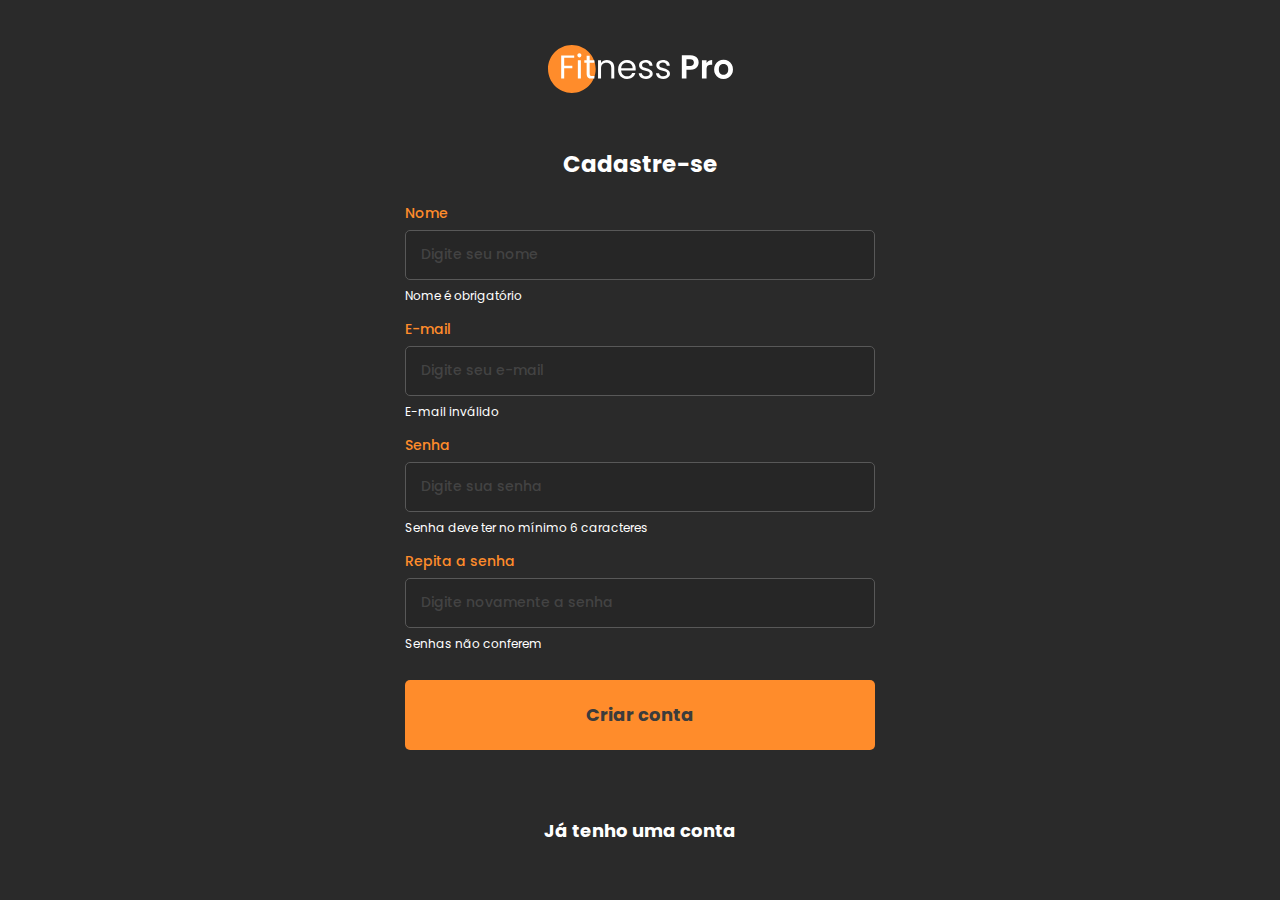
==== create-account.html @ be44ef7c "feat: resgata os dados da criacao de conta" ====
<!DOCTYPE html>
<html lang="pt-br">

<head>
    <meta charset="UTF-8">
    <meta name="viewport" content="width=device-width, initial-scale=1.0">

    <link rel="preconnect" href="https://fonts.googleapis.com">
    <link rel="preconnect" href="https://fonts.gstatic.com" crossorigin>
    <link href="https://fonts.googleapis.com/css2?family=Poppins:wght@400;500;700&display=swap" rel="stylesheet">

    <link rel="stylesheet" href="./css/reset.css">
    <link rel="stylesheet" href="./css/style.css">

    <title>Criar conta</title>
</head>

<body>

    <div class="container">

        <header class="header flex-column">
            <img class="header__logo" src="./assets/logo.svg">
        </header>

        <main>
            <h1 class="title">Cadastre-se</h1>

            <form class="mt-3">

                <label class="label" for="name">Nome</label>
                <input id="name" class="input" type="text" name="name" placeholder="Digite seu nome">
                <span class="error-message">Nome é obrigatório</span>

                <label class="label mt-2" for="email">E-mail</label>
                <input id="email" class="input" type="email" name="email" placeholder="Digite seu e-mail">
                <span class="error-message">E-mail inválido</span>

                <label class="label mt-2" for="password">Senha</label>
                <input id="password" class="input" type="password" name="password" placeholder="Digite sua senha">
                <span class="error-message">Senha deve ter no mínimo 6 caracteres</span>

                <label class="label mt-2" for="confirm-password">Repita a senha</label>
                <input id="confirmPassword" class="input" type="password" name="confirm-password" placeholder="Digite novamente a senha">
                <span class="error-message">Senhas não conferem</span>

                <button class="button mt-3" type="submit">Criar conta</button>

            </form>

            <a href="./" class="navigate-link">Já tenho uma conta</a>
        </main>

    </div>

    <script src="./js/create-account.js"></script>
</body>

</html>
---- css/style.css ----
:root {
    /* 1rem = 100% = 16px / 1rem = 62.5% = 10px => 1.6rem | 2.2rem */
    font-size: 62.5%;
}

body {
    -webkit-font-smoothing: antialiased;
    font-family: "Poppins", sans-serif;
    font-size: 1.6rem;
    background-color: #2A2A2A;
}

* {
    box-sizing: border-box;
}

.container {
    max-width: 500px;
    padding: 15px;
    margin: 0 auto;
}

/* Header */

.header {
    display: flex;
    align-items: center;
    justify-content: space-between;
}

.header__logo {
    padding: 3rem 0;
    width: 18.5rem;
}

/* Components */

.title {
    font-size: 2.3rem;
    color: #fff;
    text-align: center;
    font-weight: 700;
    margin-top: 3rem;
}

.label {
    font-size: 1.4rem;
    color: #FF8C2B;
    display: block;
    margin-bottom: 1rem;
    font-weight: 500;
}

.input {
    width: 100%;
    height: 5rem;
    background-color: #262626;
    border-radius: 5px;
    border: 1px solid #585858;
    padding: 0 1.5rem;
    font-weight: 500;
    color: #fff;
}

.input::placeholder {
    color: #434343;
    font-size: 1.4rem;
    font-weight: 500;
    font-family: "Poppins", sans-serif;
}

.button {
    width: 100%;
    height: 7rem;
    border: none;
    background-color: #FF8C2B;
    border-radius: 5px;
    font-size: 1.8rem;
    color: #3C3C3C;
    font-family: "Poppins", sans-serif;
    font-weight: 700;
    cursor: pointer;
    transition: filter ease 250ms;
}

.button:hover {
    filter: brightness(1.1);
}

.navigate-link {
    font-size: 1.8rem;
    font-weight: 700;
    text-decoration: none;
    color: #fff;
    text-align: center;
    display: block;
    margin-top: 7.2rem;
    transition: filter ease 200ms;
}

.error-message {
    font-size: 1.2rem;
    color: #fff;
    display: block;
    margin-top: 1rem;
}

.delete-link {
    color: #D87373;
    text-align: center;
    display: block;
    cursor: pointer;
    transition: filter 200ms;
}

.navigate-link:hover,
.delete-link:hover {
    filter: brightness(0.8);
}

/* Menu */

.menu-button {
    padding: 0;
    background: none;
    border: 0;
    cursor: pointer;
    margin: 0.5rem;
    transition: filter 200ms;
}

.menu-button:hover {
    filter: brightness(0.8);
}

/* Helpers */

.flex-column {
    flex-direction: column;
}

.mt-2 {
    margin-top: 2rem;
}

.mt-3 {
    margin-top: 3rem;
}

/* Workout list */

.workout-list-container {
    margin-top: 4.4rem;
}

.workout-item {
    background: #1A1A1A;
    height: 7rem;
    border-radius: 5px;
    margin-bottom: 1rem;
    color: #fff;
    display: flex;
    align-items: center;
    justify-content: center;
    cursor: pointer;
    transition: filter 200ms;
}

.workout-item:hover {
    filter: brightness(1.2)
}

/* Workout view */

table {
    width: 100%;
    border-collapse: separate;
    border-spacing: 1rem;
    color: #fff;
}

td {
    height: 5rem;
    background-color: #1A1A1A;
    border-radius: 5px;
}

th {
    text-align: left;
    font-weight: 700;
}

td {
    text-align: center;
    vertical-align: middle;
}

tbody tr td:first-child {
    text-align: left;
    padding-left: 2rem;
}

th:not(th:first-child) {
    width: 5rem;
}

.fix-table-container-margin {
    margin: 0 -1rem;
}

/* Workout edit */

.input-group {
    display: flex;
}

.input-group input {
    border-radius: 5px 0 0 5px;
}

.input-group button {
    background-color: #1B693C;
    border: 0;
    min-width: 5rem;
    height: 5rem;
    border-radius: 0 5px 5px 0;
    cursor: pointer;

    display: flex;
    align-items: center;
    justify-content: center;

    transition: filter 200ms;
}

.input-group button:hover {
    filter: brightness(1.2);
}

.edit-button {
    border: 0;
    background-color: #1B693C;
    width: 100%;
    height: 100%;
    border-radius: 5px;
    cursor: pointer;

    transition: filter 200ms;
}

.edit-button:hover {
    filter: brightness(1.2);
}
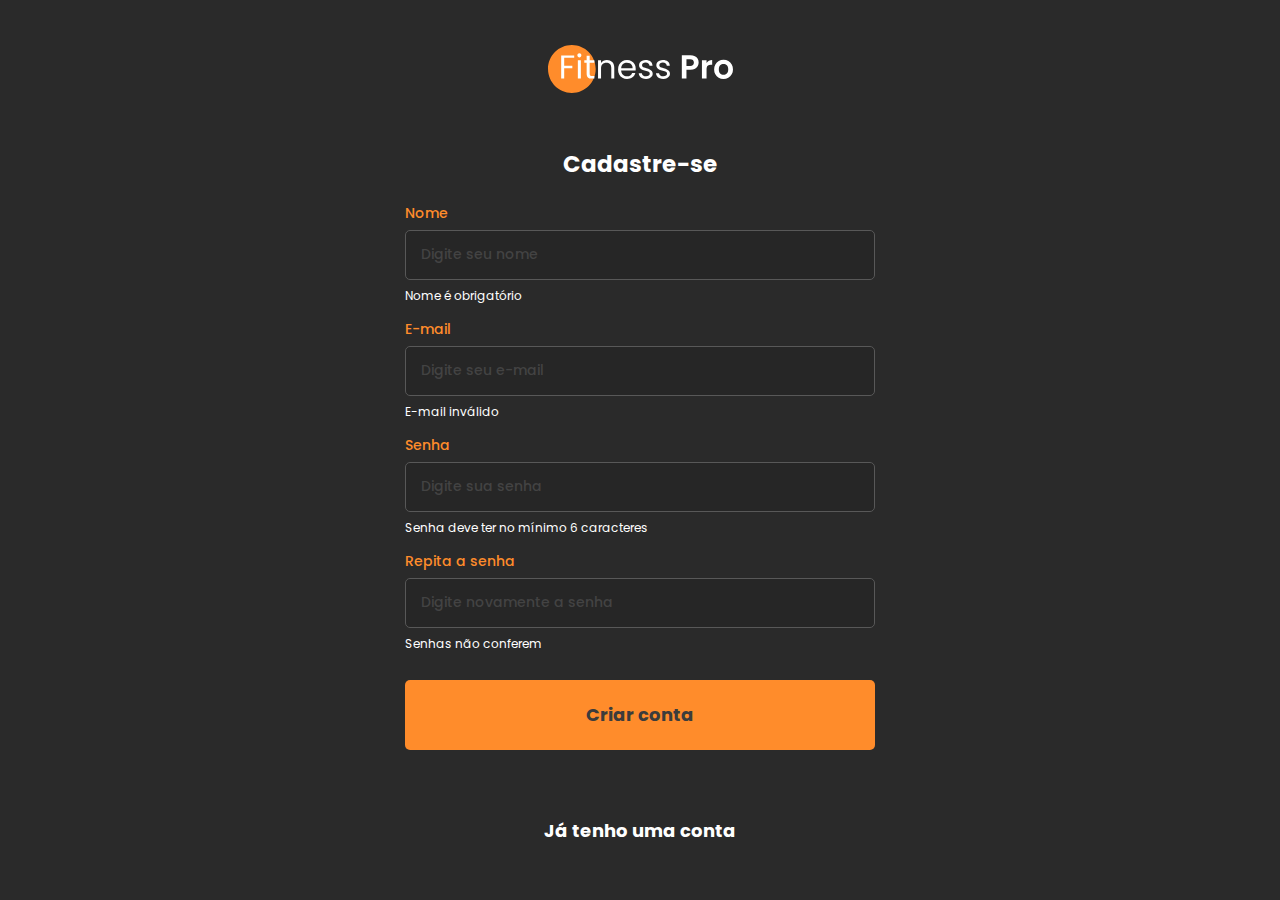
==== commit 8cd0b8f8: "fix: resgata campos pelo name no create-account" ====
--- a/create-account.html
+++ b/create-account.html
@@ -29,19 +29,19 @@
             <form class="mt-3">
 
                 <label class="label" for="name">Nome</label>
-                <input id="name" class="input" type="text" name="name" placeholder="Digite seu nome">
+                <input class="input" type="text" name="name" placeholder="Digite seu nome">
                 <span class="error-message">Nome é obrigatório</span>
 
                 <label class="label mt-2" for="email">E-mail</label>
-                <input id="email" class="input" type="email" name="email" placeholder="Digite seu e-mail">
+                <input class="input" type="email" name="email" placeholder="Digite seu e-mail">
                 <span class="error-message">E-mail inválido</span>
 
                 <label class="label mt-2" for="password">Senha</label>
-                <input id="password" class="input" type="password" name="password" placeholder="Digite sua senha">
+                <input class="input" type="password" name="password" placeholder="Digite sua senha">
                 <span class="error-message">Senha deve ter no mínimo 6 caracteres</span>
 
                 <label class="label mt-2" for="confirm-password">Repita a senha</label>
-                <input id="confirmPassword" class="input" type="password" name="confirm-password" placeholder="Digite novamente a senha">
+                <input class="input" type="password" name="confirm-password" placeholder="Digite novamente a senha">
                 <span class="error-message">Senhas não conferem</span>
 
                 <button class="button mt-3" type="submit">Criar conta</button>
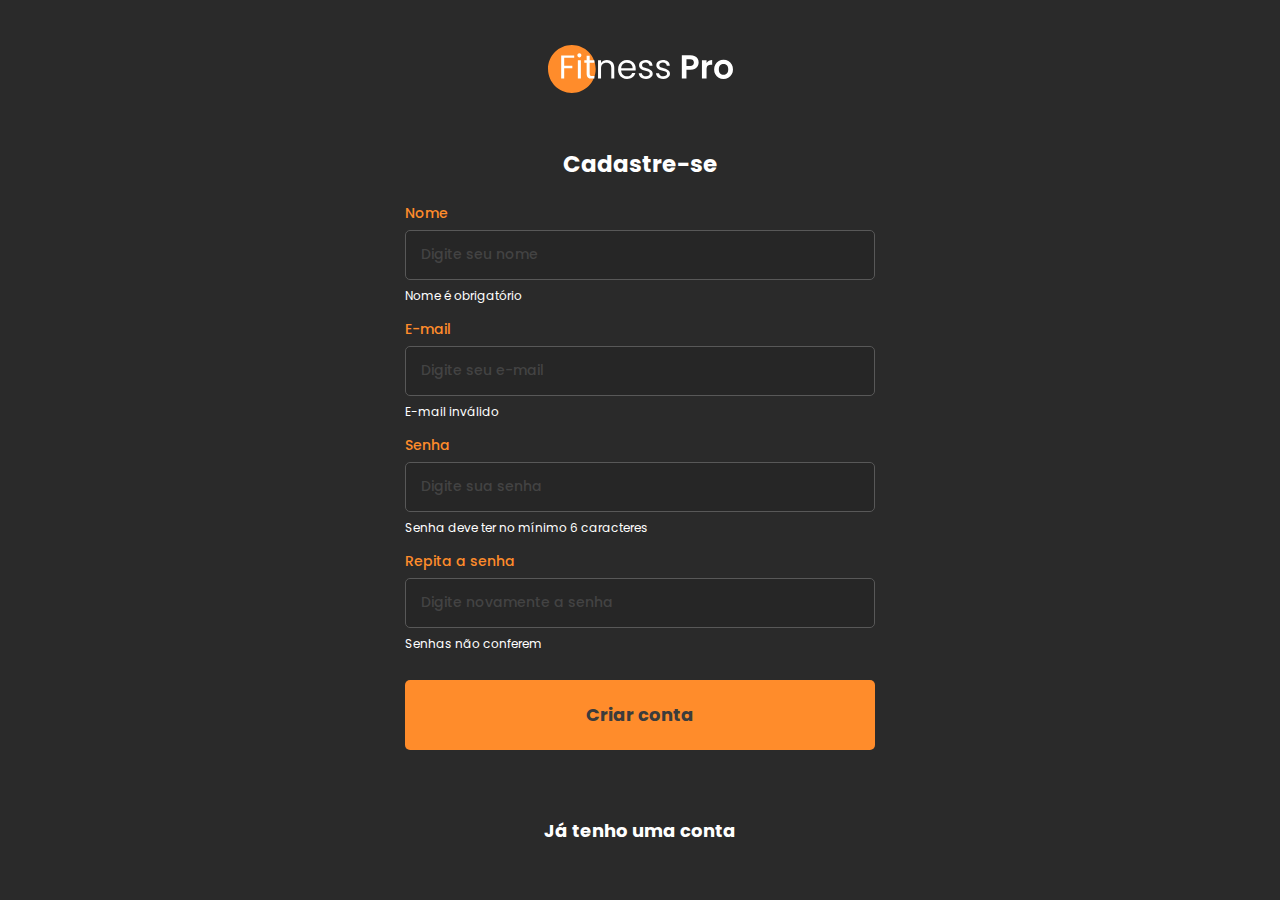
==== commit 32951a19: "feat: aprimora a protecao de rotas" ====
--- a/create-account.html
+++ b/create-account.html
@@ -53,7 +53,7 @@
 
     </div>
 
-    <script src="./js/create-account.js"></script>
+    <script type="module" src="./js/create-account.js"></script>
 </body>
 
 </html>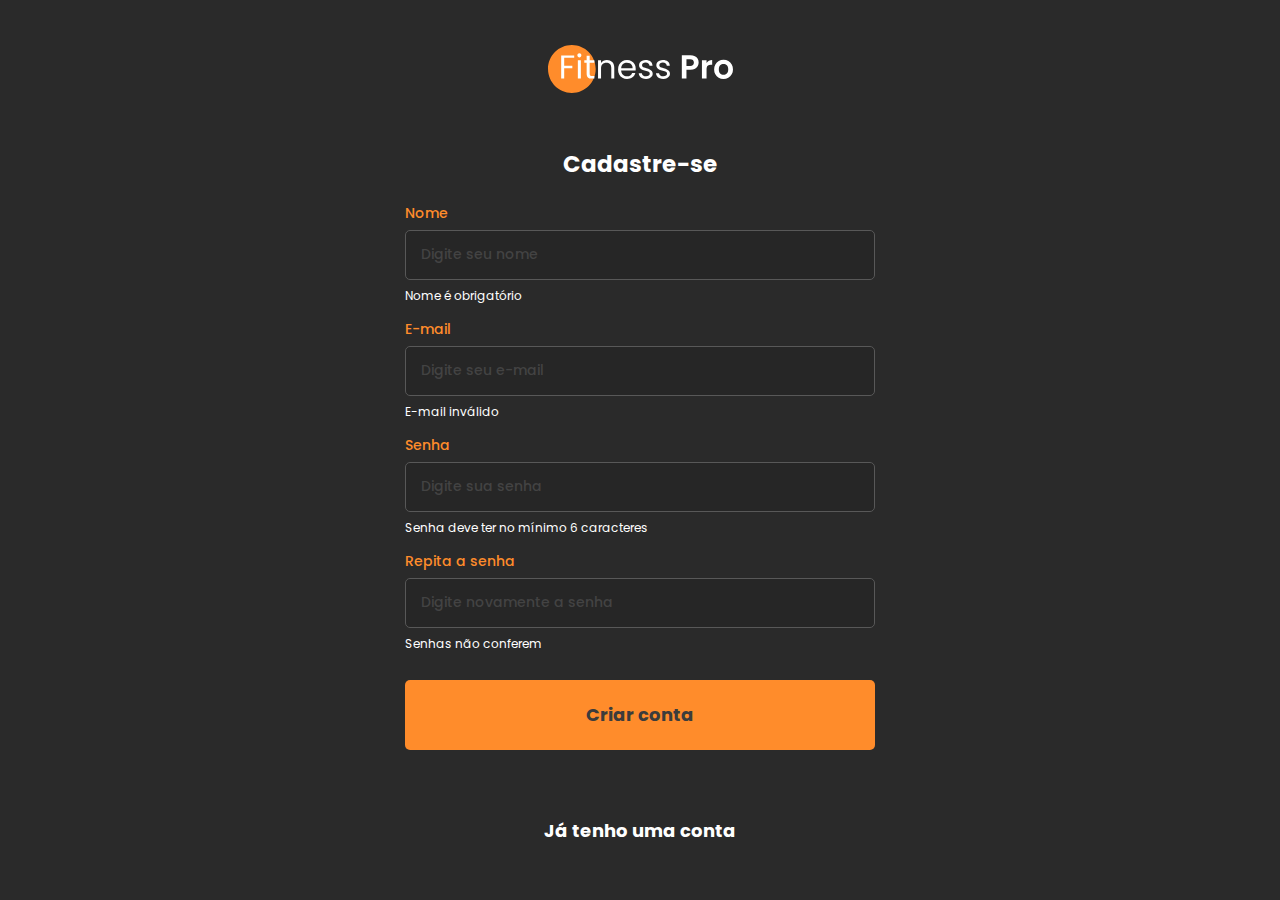
==== commit 89cdc42b: "feat: valida nome em create-account" ====
--- a/create-account.html
+++ b/create-account.html
@@ -29,19 +29,35 @@
             <form class="mt-3">
 
                 <label class="label" for="name">Nome</label>
-                <input class="input" type="text" name="name" placeholder="Digite seu nome">
+                <input
+                    class="input"
+                    type="text"
+                    id="nameInput"
+                    placeholder="Digite seu nome">
                 <span class="error-message">Nome é obrigatório</span>
 
                 <label class="label mt-2" for="email">E-mail</label>
-                <input class="input" type="email" name="email" placeholder="Digite seu e-mail">
+                <input
+                    class="input"
+                    type="email"
+                    id="emailInput"
+                    placeholder="Digite seu e-mail">
                 <span class="error-message">E-mail inválido</span>
 
                 <label class="label mt-2" for="password">Senha</label>
-                <input class="input" type="password" name="password" placeholder="Digite sua senha">
+                <input
+                    class="input"
+                    type="password"
+                    id="passwordInput"
+                    placeholder="Digite sua senha">
                 <span class="error-message">Senha deve ter no mínimo 6 caracteres</span>
 
                 <label class="label mt-2" for="confirm-password">Repita a senha</label>
-                <input class="input" type="password" name="confirm-password" placeholder="Digite novamente a senha">
+                <input
+                    class="input"
+                    type="password"
+                    id="confirmPasswordInput"
+                    placeholder="Digite novamente a senha">
                 <span class="error-message">Senhas não conferem</span>
 
                 <button class="button mt-3" type="submit">Criar conta</button>
--- a/css/style.css
+++ b/css/style.css
@@ -67,6 +67,10 @@
     font-size: 1.4rem;
     font-weight: 500;
     font-family: "Poppins", sans-serif;
+}
+
+.invalid {
+    border: 1px solid #D87373;
 }
 
 .button {
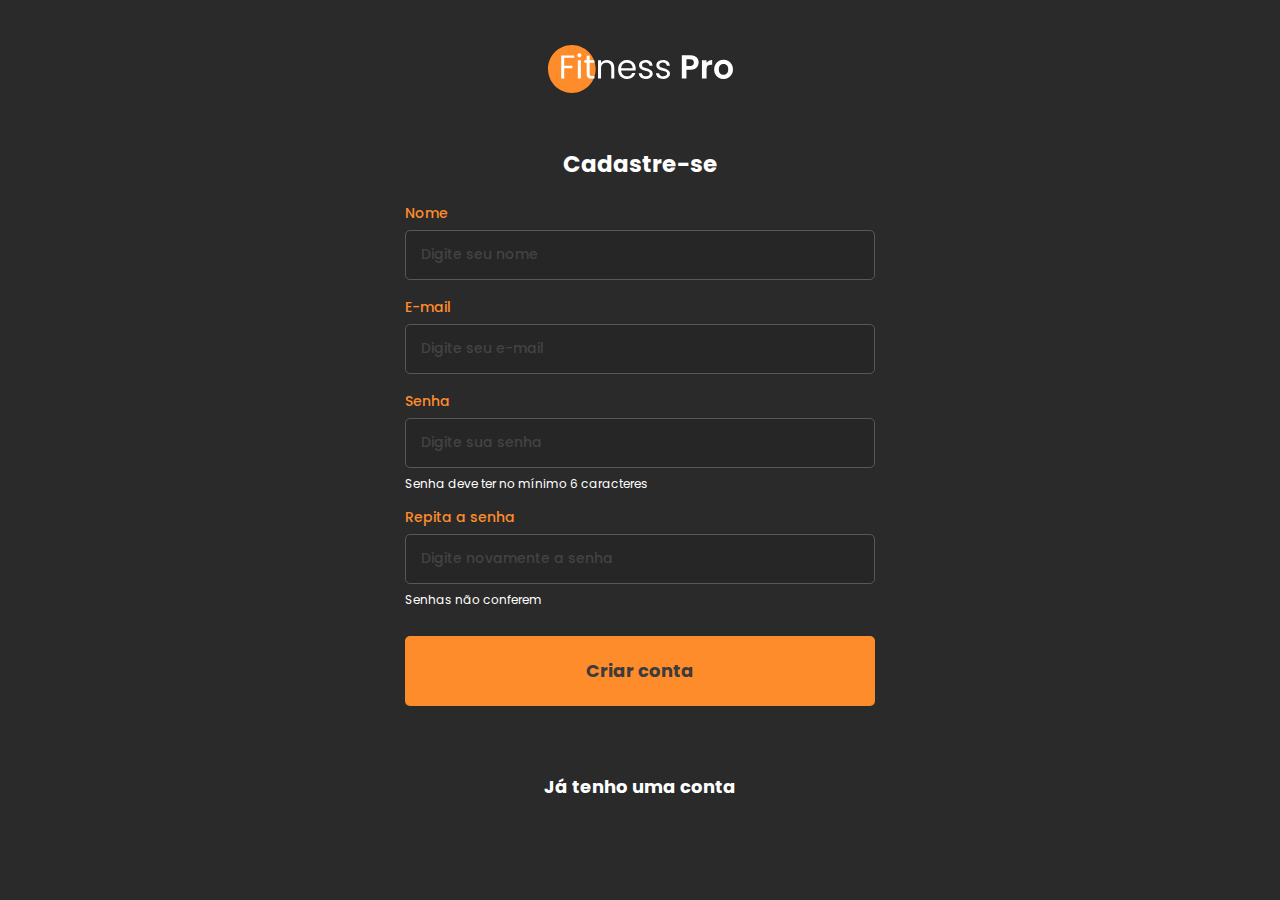
==== commit e94737dc: "feat: valida email em create-account" ====
--- a/create-account.html
+++ b/create-account.html
@@ -28,23 +28,23 @@
 
             <form class="mt-3">
 
-                <label class="label" for="name">Nome</label>
+                <label class="label" for="nameInput">Nome</label>
                 <input
                     class="input"
                     type="text"
                     id="nameInput"
                     placeholder="Digite seu nome">
-                <span class="error-message">Nome é obrigatório</span>
+                <span class="error-message"></span>
 
-                <label class="label mt-2" for="email">E-mail</label>
+                <label class="label mt-2" for="emailInput">E-mail</label>
                 <input
                     class="input"
                     type="email"
                     id="emailInput"
                     placeholder="Digite seu e-mail">
-                <span class="error-message">E-mail inválido</span>
+                <span class="error-message"></span>
 
-                <label class="label mt-2" for="password">Senha</label>
+                <label class="label mt-2" for="passwordInput">Senha</label>
                 <input
                     class="input"
                     type="password"
@@ -52,7 +52,7 @@
                     placeholder="Digite sua senha">
                 <span class="error-message">Senha deve ter no mínimo 6 caracteres</span>
 
-                <label class="label mt-2" for="confirm-password">Repita a senha</label>
+                <label class="label mt-2" for="confirmPasswordInput">Repita a senha</label>
                 <input
                     class="input"
                     type="password"
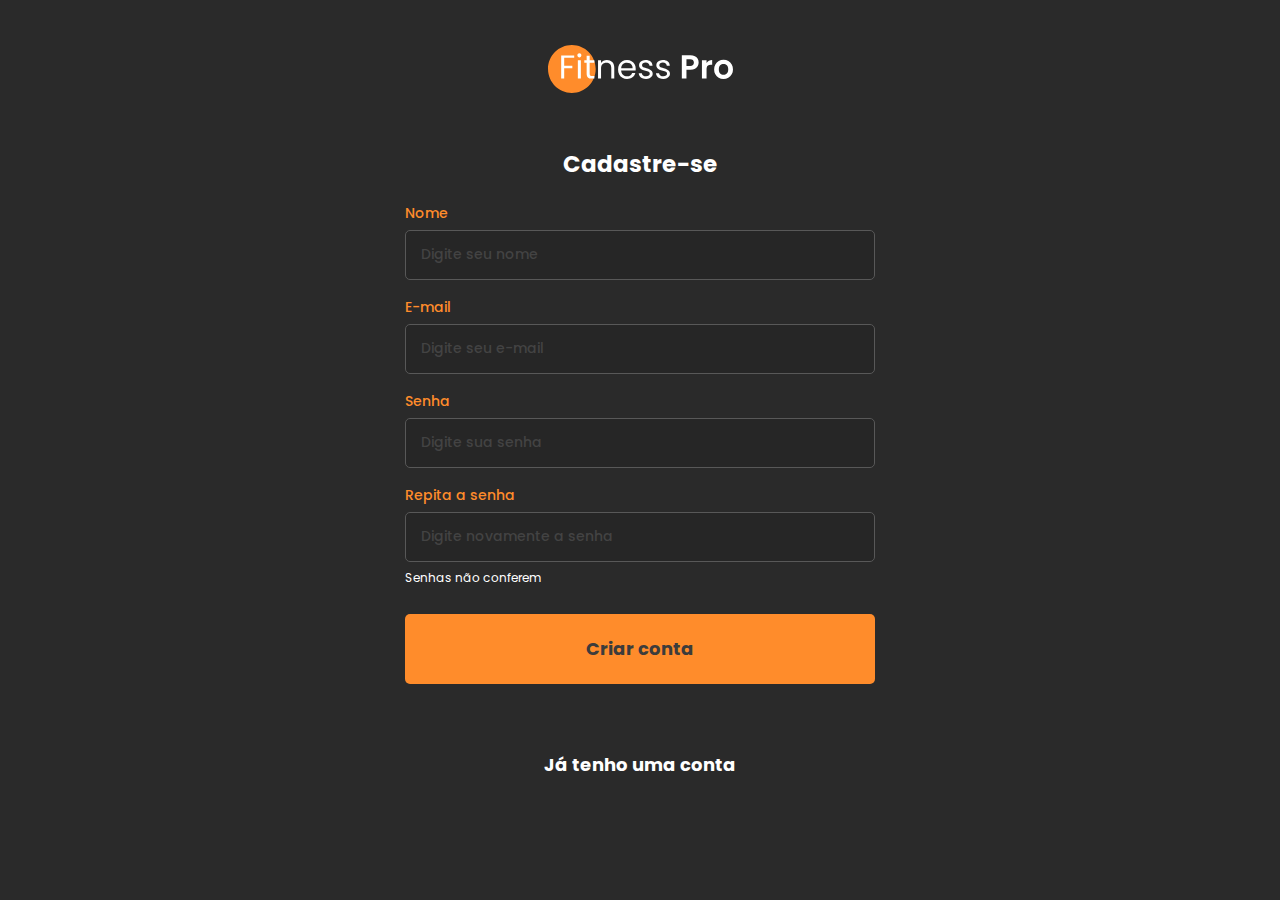
==== commit aff8ca93: "feat: valida senha em create-account" ====
--- a/create-account.html
+++ b/create-account.html
@@ -50,7 +50,7 @@
                     type="password"
                     id="passwordInput"
                     placeholder="Digite sua senha">
-                <span class="error-message">Senha deve ter no mínimo 6 caracteres</span>
+                <span class="error-message"></span>
 
                 <label class="label mt-2" for="confirmPasswordInput">Repita a senha</label>
                 <input
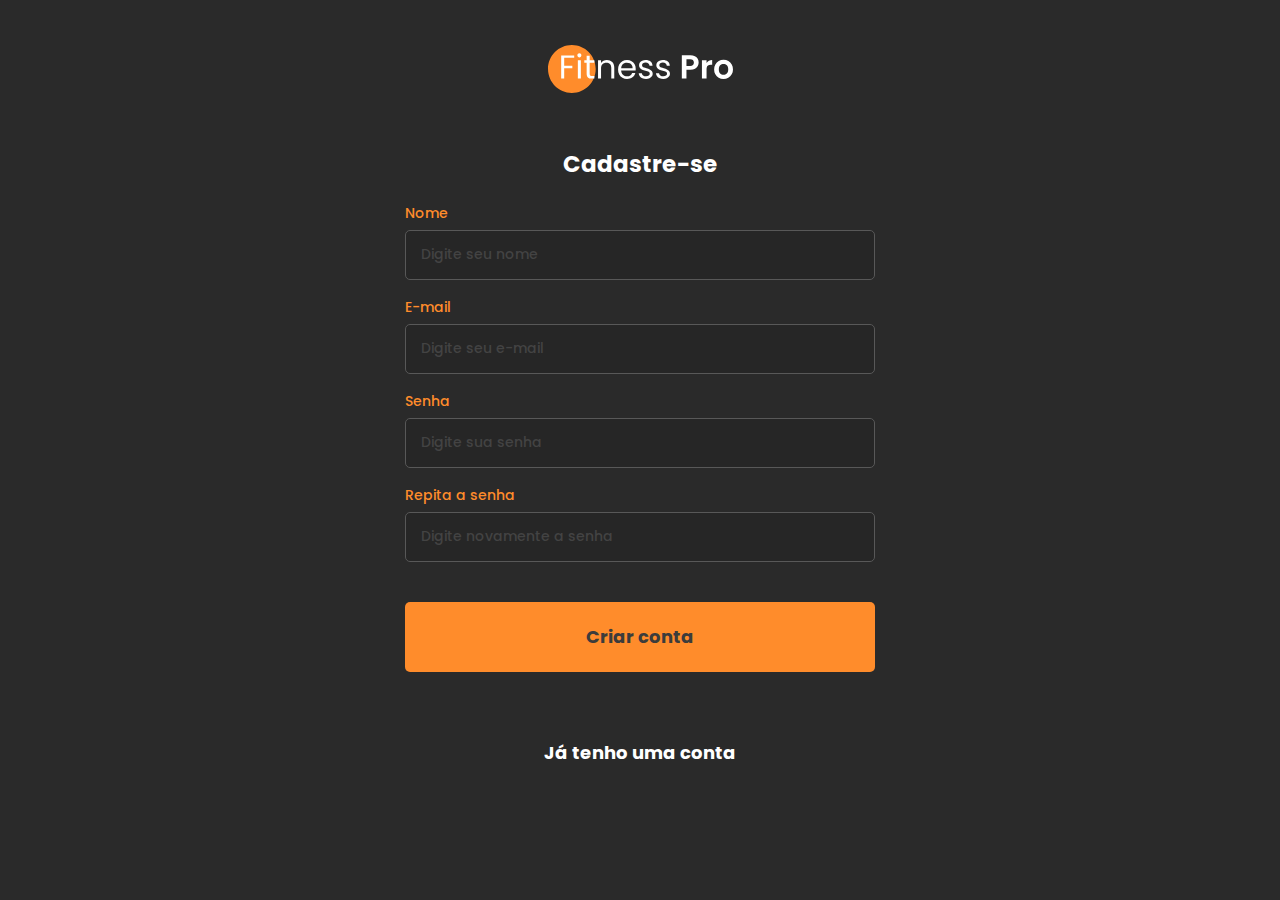
==== commit bf21cd76: "feat: valida confirmar senha em create-account" ====
--- a/create-account.html
+++ b/create-account.html
@@ -58,7 +58,7 @@
                     type="password"
                     id="confirmPasswordInput"
                     placeholder="Digite novamente a senha">
-                <span class="error-message">Senhas não conferem</span>
+                <span class="error-message"></span>
 
                 <button class="button mt-3" type="submit">Criar conta</button>
 
